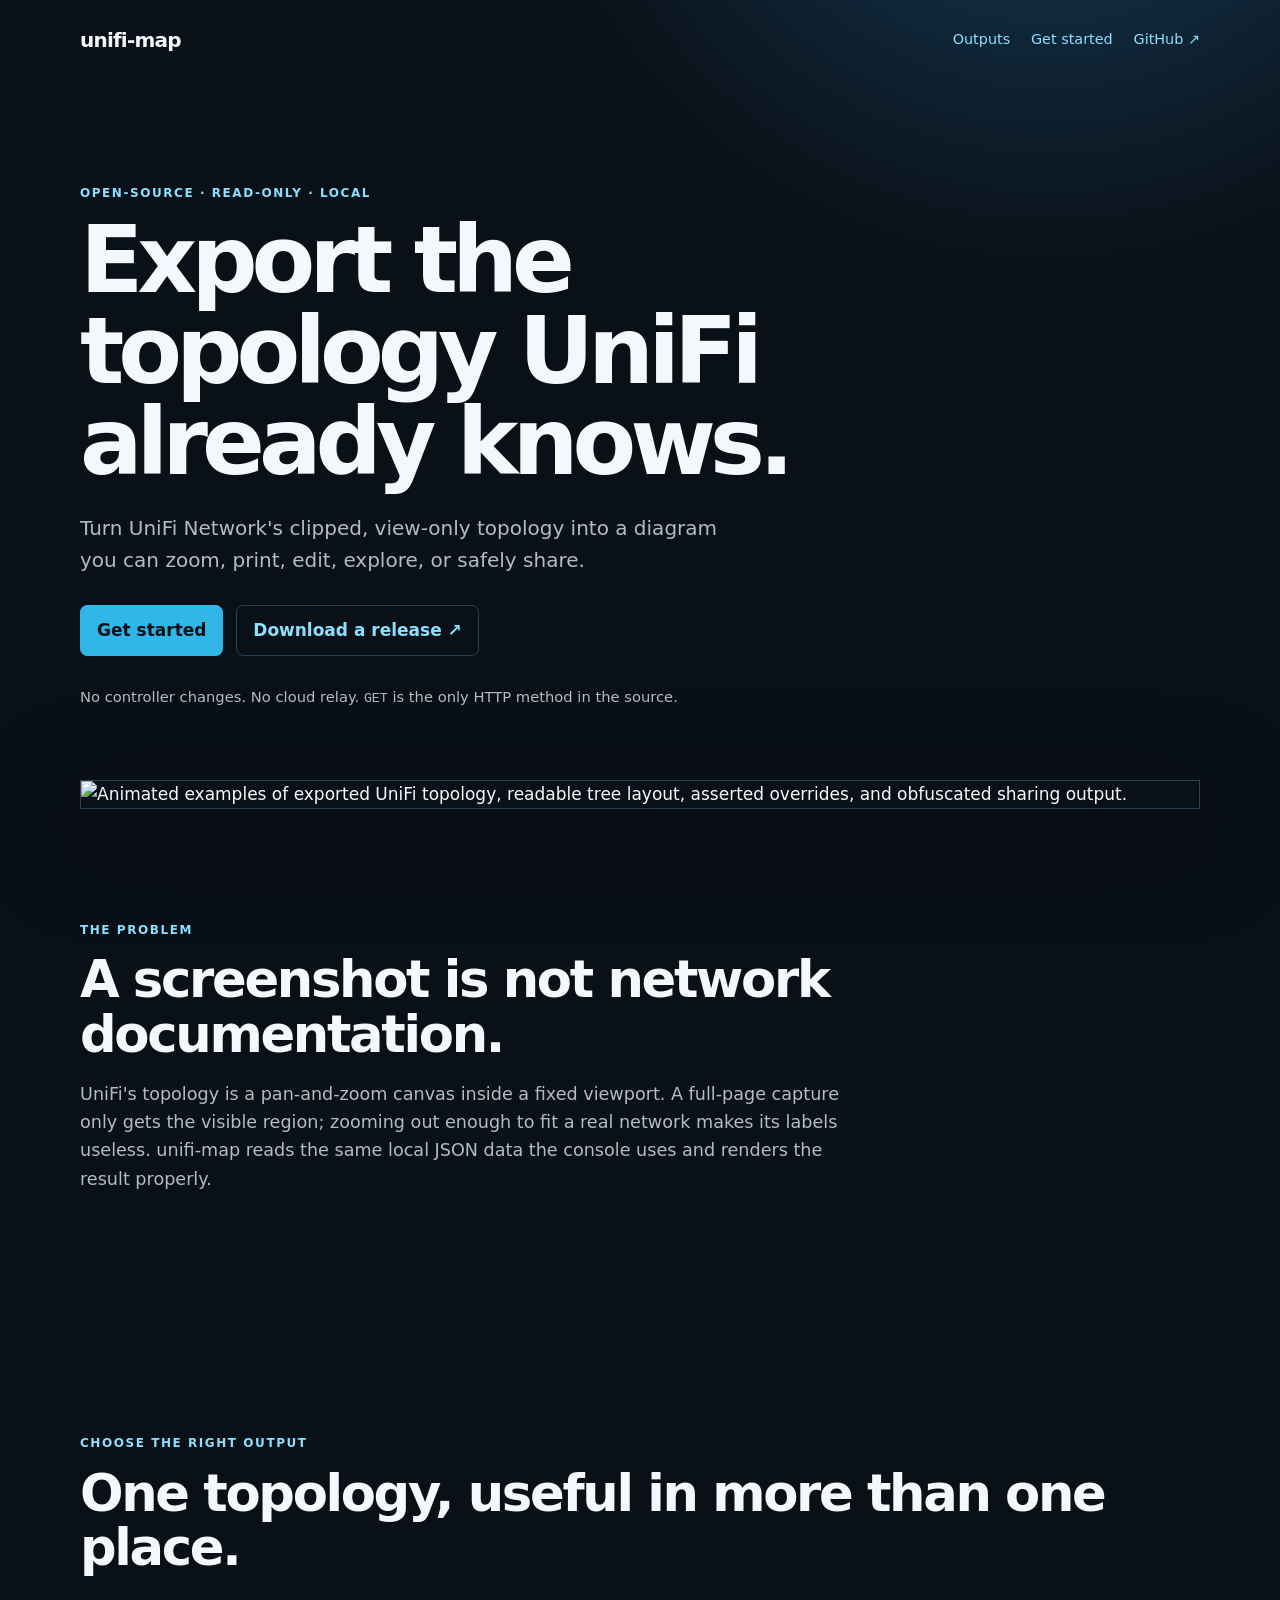
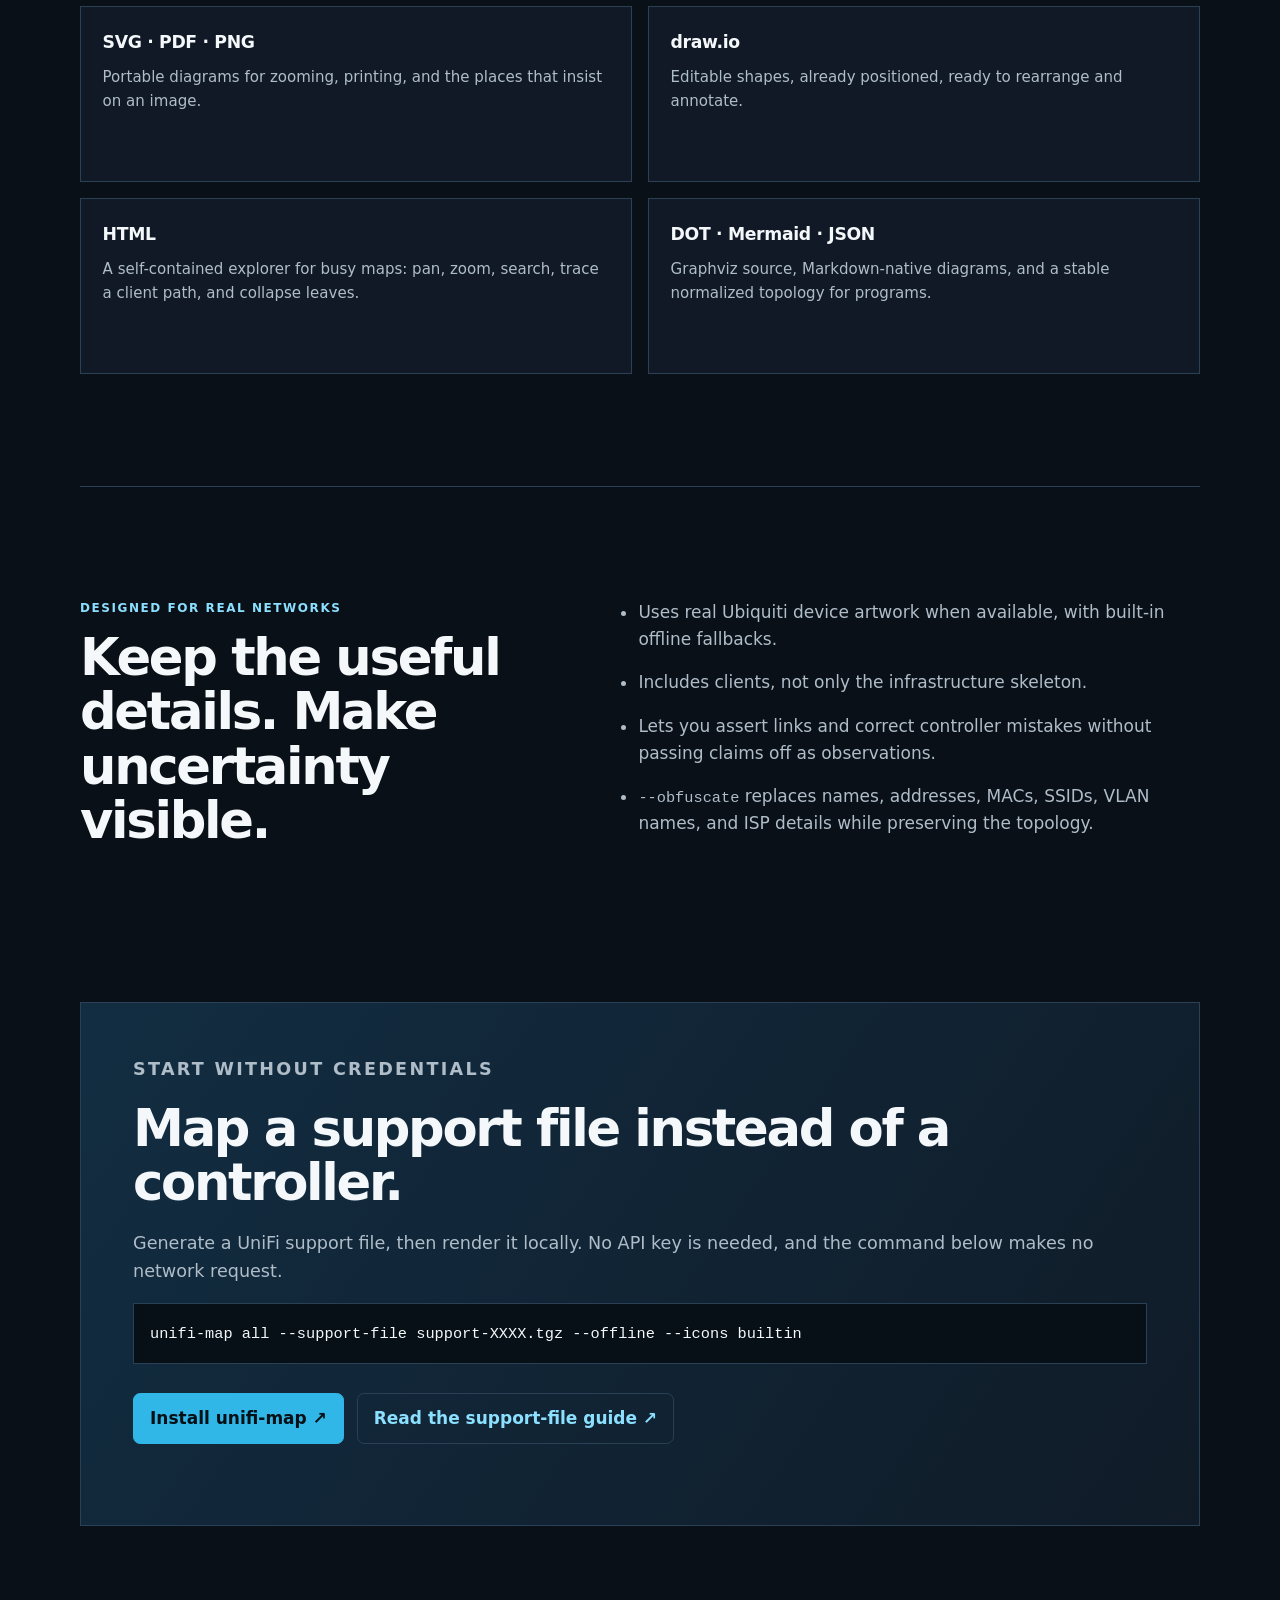
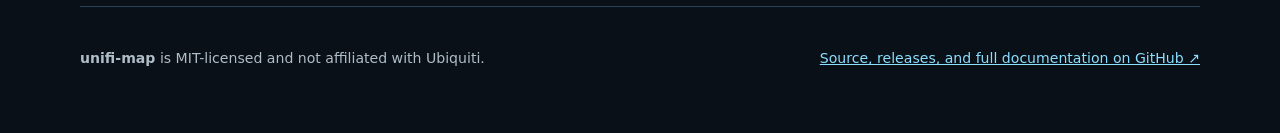
==== site/index.html @ 9691ae70 "Add GitHub Pages project site" ====
<!doctype html>
<html lang="en">
  <head>
    <meta charset="utf-8">
    <meta name="viewport" content="width=device-width, initial-scale=1">
    <meta name="description" content="Export UniFi Network topology to SVG, PDF, PNG, HTML, DOT, Mermaid, JSON, and editable draw.io diagrams.">
    <title>unifi-map — export your UniFi topology</title>
    <link rel="stylesheet" href="style.css">
  </head>
  <body>
    <main>
      <nav aria-label="Primary navigation">
        <a class="brand" href="#top">unifi-map</a>
        <div class="nav-links">
          <a href="#outputs">Outputs</a>
          <a href="#start">Get started</a>
          <a href="https://github.com/gitkodak/unifi-map">GitHub ↗</a>
        </div>
      </nav>

      <section class="hero" id="top">
        <div class="eyebrow">OPEN-SOURCE · READ-ONLY · LOCAL</div>
        <h1>Export the topology UniFi already knows.</h1>
        <p class="lede">
          Turn UniFi Network's clipped, view-only topology into a diagram you can
          zoom, print, edit, explore, or safely share.
        </p>
        <div class="actions">
          <a class="button primary" href="#start">Get started</a>
          <a class="button secondary" href="https://github.com/gitkodak/unifi-map/releases">Download a release ↗</a>
        </div>
        <p class="trust">No controller changes. No cloud relay. <code>GET</code> is the only HTTP method in the source.</p>
      </section>

      <section class="showcase" aria-label="Examples of unifi-map output">
        <img src="assets/unifi-map-promo.gif" alt="Animated examples of exported UniFi topology, readable tree layout, asserted overrides, and obfuscated sharing output.">
      </section>

      <section class="problem">
        <p class="section-label">THE PROBLEM</p>
        <h2>A screenshot is not network documentation.</h2>
        <p>
          UniFi's topology is a pan-and-zoom canvas inside a fixed viewport. A
          full-page capture only gets the visible region; zooming out enough to
          fit a real network makes its labels useless. unifi-map reads the same
          local JSON data the console uses and renders the result properly.
        </p>
      </section>

      <section id="outputs">
        <p class="section-label">CHOOSE THE RIGHT OUTPUT</p>
        <h2>One topology, useful in more than one place.</h2>
        <div class="formats">
          <article>
            <h3>SVG · PDF · PNG</h3>
            <p>Portable diagrams for zooming, printing, and the places that insist on an image.</p>
          </article>
          <article>
            <h3>draw.io</h3>
            <p>Editable shapes, already positioned, ready to rearrange and annotate.</p>
          </article>
          <article>
            <h3>HTML</h3>
            <p>A self-contained explorer for busy maps: pan, zoom, search, trace a client path, and collapse leaves.</p>
          </article>
          <article>
            <h3>DOT · Mermaid · JSON</h3>
            <p>Graphviz source, Markdown-native diagrams, and a stable normalized topology for programs.</p>
          </article>
        </div>
      </section>

      <section class="features">
        <div>
          <p class="section-label">DESIGNED FOR REAL NETWORKS</p>
          <h2>Keep the useful details. Make uncertainty visible.</h2>
        </div>
        <ul>
          <li>Uses real Ubiquiti device artwork when available, with built-in offline fallbacks.</li>
          <li>Includes clients, not only the infrastructure skeleton.</li>
          <li>Lets you assert links and correct controller mistakes without passing claims off as observations.</li>
          <li><code>--obfuscate</code> replaces names, addresses, MACs, SSIDs, VLAN names, and ISP details while preserving the topology.</li>
        </ul>
      </section>

      <section class="start" id="start">
        <p class="section-label">START WITHOUT CREDENTIALS</p>
        <h2>Map a support file instead of a controller.</h2>
        <p>
          Generate a UniFi support file, then render it locally. No API key is
          needed, and the command below makes no network request.
        </p>
        <pre><code>unifi-map all --support-file support-XXXX.tgz --offline --icons builtin</code></pre>
        <div class="actions">
          <a class="button primary" href="https://github.com/gitkodak/unifi-map#install">Install unifi-map ↗</a>
          <a class="button secondary" href="https://github.com/gitkodak/unifi-map/blob/main/docs/support-files.md">Read the support-file guide ↗</a>
        </div>
      </section>
    </main>

    <footer>
      <p><strong>unifi-map</strong> is MIT-licensed and not affiliated with Ubiquiti.</p>
      <a href="https://github.com/gitkodak/unifi-map">Source, releases, and full documentation on GitHub ↗</a>
    </footer>
  </body>
</html>
---- site/style.css ----
:root {
  color-scheme: dark;
  --canvas: #0a1017;
  --panel: #111b27;
  --line: #294055;
  --ink: #f4f8fb;
  --muted: #afbdc9;
  --accent: #31b7e7;
  --accent-soft: #8bdfff;
  --max: 1120px;
}

* { box-sizing: border-box; }

html { scroll-behavior: smooth; }

body {
  margin: 0;
  background: radial-gradient(circle at 82% -8%, #164261 0, transparent 34rem), var(--canvas);
  color: var(--ink);
  font-family: Inter, ui-sans-serif, system-ui, -apple-system, BlinkMacSystemFont, "Segoe UI", sans-serif;
  font-size: 17px;
  line-height: 1.6;
}

main, footer { width: min(calc(100% - 2.5rem), var(--max)); margin: auto; }

nav {
  display: flex;
  justify-content: space-between;
  align-items: center;
  padding: 1.5rem 0;
}

a { color: var(--accent-soft); }

.brand { color: var(--ink); font-size: 1.25rem; font-weight: 800; text-decoration: none; letter-spacing: -0.04em; }

.nav-links { display: flex; gap: 1.3rem; font-size: 0.9rem; }
.nav-links a { text-decoration: none; }
.nav-links a:hover, footer a:hover { text-decoration: underline; }

.hero { max-width: 780px; padding: 6.5rem 0 3.5rem; }

.eyebrow, .section-label {
  color: var(--accent-soft);
  font-size: 0.75rem;
  font-weight: 800;
  letter-spacing: 0.13em;
}

h1, h2, h3, p { margin-top: 0; }
h1 { font-size: clamp(2.9rem, 8vw, 5.8rem); line-height: 0.98; letter-spacing: -0.065em; margin: 0.75rem 0 1.5rem; }
h2 { font-size: clamp(2rem, 4vw, 3.25rem); letter-spacing: -0.045em; line-height: 1.06; margin-bottom: 1.2rem; }
h3 { font-size: 1.08rem; letter-spacing: -0.02em; margin-bottom: 0.55rem; }

.lede { color: var(--muted); font-size: 1.25rem; max-width: 650px; }
.trust { color: var(--muted); font-size: 0.92rem; }

.actions { display: flex; flex-wrap: wrap; gap: 0.8rem; margin: 1.8rem 0; }
.button { border: 1px solid var(--line); border-radius: 0.45rem; display: inline-flex; font-weight: 700; padding: 0.7rem 1rem; text-decoration: none; }
.button.primary { background: var(--accent); border-color: var(--accent); color: #051017; }
.button.primary:hover { background: #70d6f7; }
.button.secondary:hover { border-color: var(--accent); }

.showcase { border: 1px solid var(--line); box-shadow: 0 1.5rem 6rem #0008; overflow: hidden; }
.showcase img { display: block; max-width: 100%; height: auto; }

section:not(.hero):not(.showcase) { padding: 7rem 0; }
.problem { max-width: 770px; }
.problem p:not(.section-label), .start > p { color: var(--muted); font-size: 1.1rem; }

.formats { display: grid; grid-template-columns: repeat(2, 1fr); gap: 1rem; margin-top: 2rem; }
.formats article { background: color-mix(in srgb, var(--panel) 92%, transparent); border: 1px solid var(--line); min-height: 11rem; padding: 1.35rem; }
.formats p { color: var(--muted); font-size: 0.94rem; }

.features { border-top: 1px solid var(--line); display: grid; grid-template-columns: minmax(0, 0.9fr) minmax(0, 1.1fr); gap: 4rem; }
.features ul { margin: 0; padding-left: 1.2rem; }
.features li { color: var(--muted); margin-bottom: 1rem; }

.start { background: linear-gradient(125deg, #122d42, #101b27); border: 1px solid var(--line); margin: 1.5rem 0 5rem; padding: 3.25rem !important; }
pre { background: #071017; border: 1px solid #294055; overflow-x: auto; padding: 1rem; }
code { font-family: ui-monospace, SFMono-Regular, Menlo, Consolas, monospace; font-size: 0.9em; }

footer { border-top: 1px solid var(--line); color: var(--muted); display: flex; justify-content: space-between; gap: 1rem; padding: 2.5rem 0 4rem; font-size: 0.88rem; }
footer p { margin: 0; }

@media (max-width: 680px) {
  body { font-size: 16px; }
  main, footer { width: min(calc(100% - 1.5rem), var(--max)); }
  nav { align-items: flex-start; }
  .nav-links { gap: 0.8rem; font-size: 0.82rem; }
  .hero { padding-top: 4.3rem; }
  section:not(.hero):not(.showcase) { padding: 4.5rem 0; }
  .formats, .features { grid-template-columns: 1fr; }
  .features { gap: 1rem; }
  .start { margin-bottom: 3rem; padding: 1.5rem !important; }
  footer { display: block; }
  footer a { display: inline-block; margin-top: 0.8rem; }
}
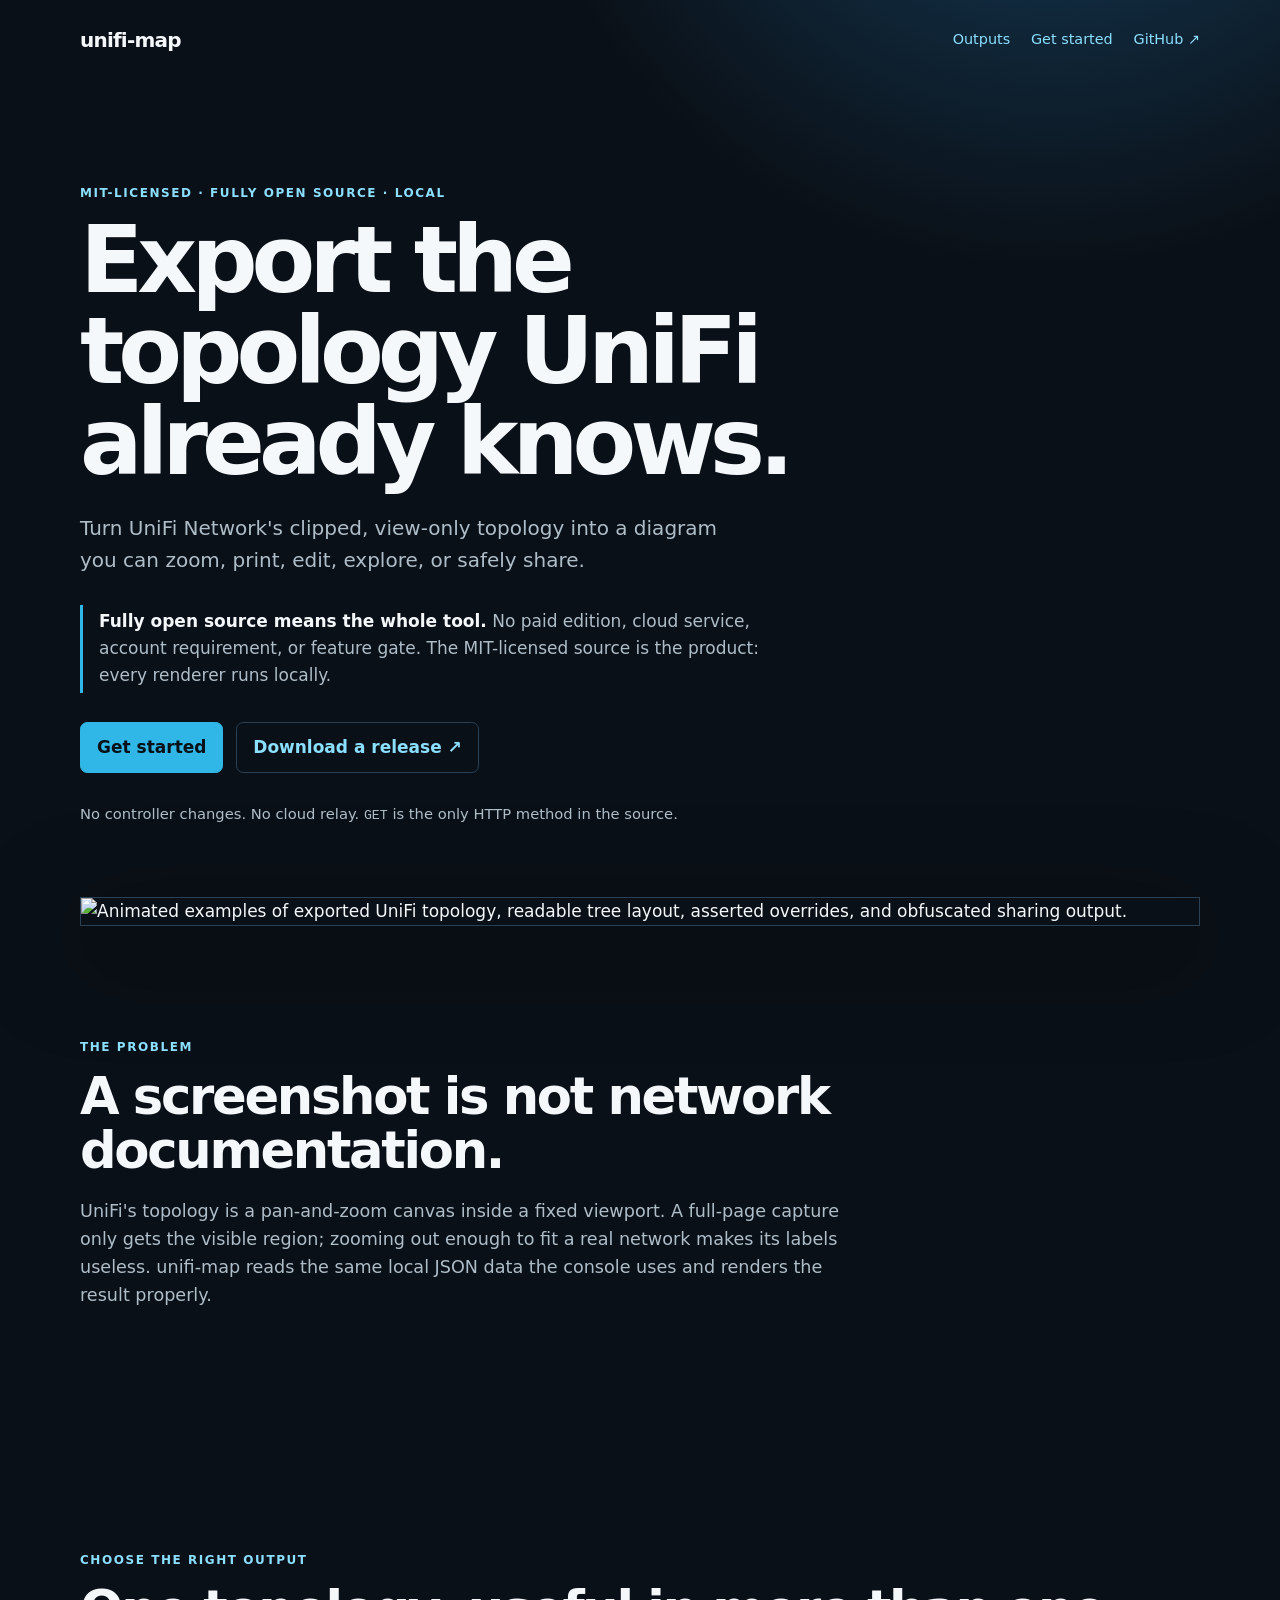
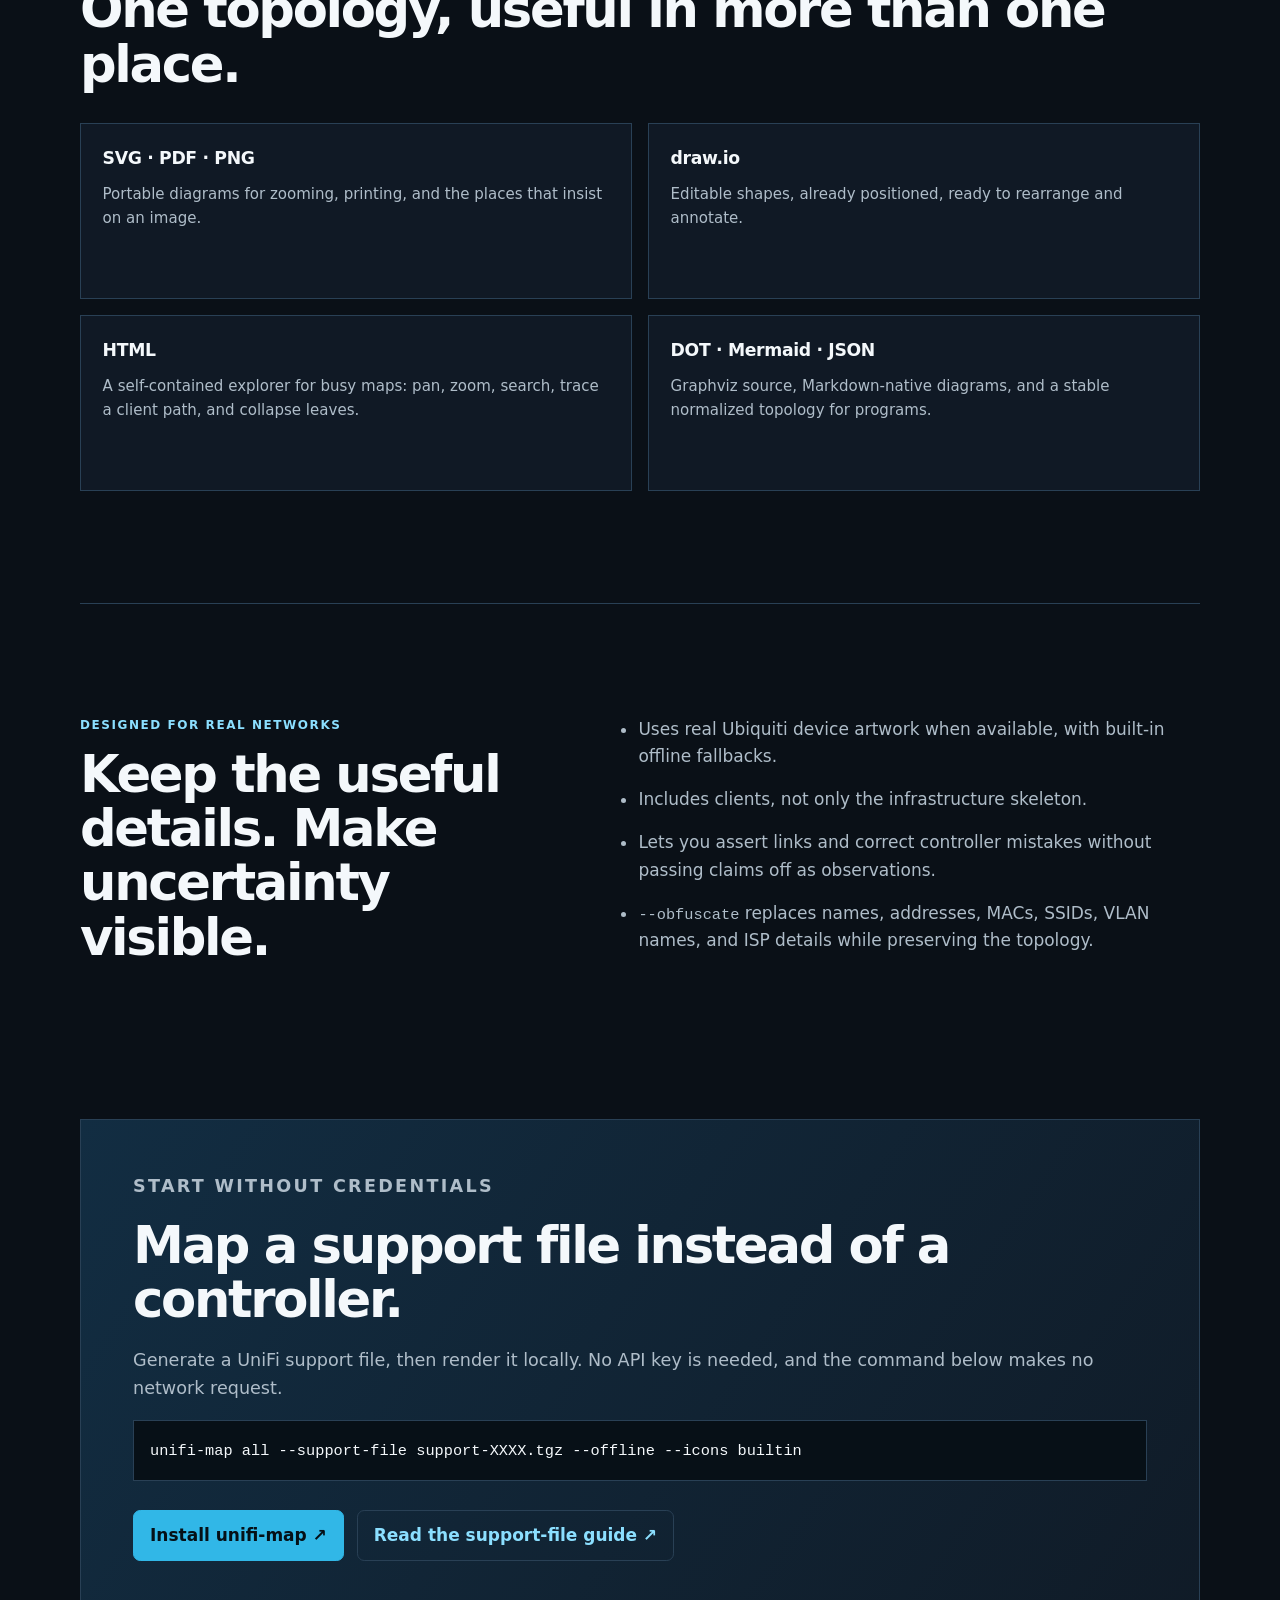
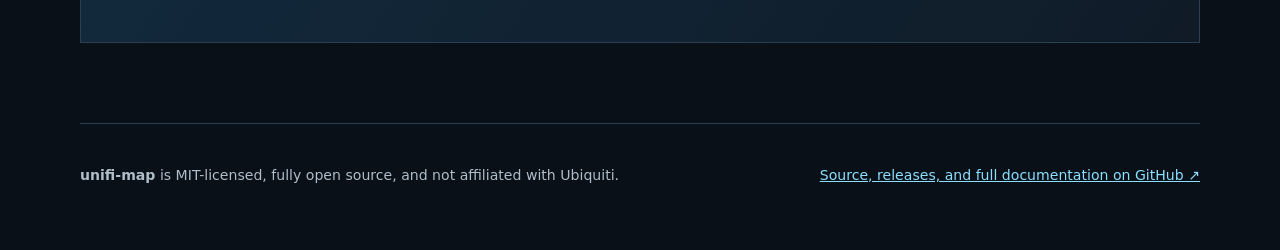
==== commit 14ec4c58: "Emphasize fully open source project site" ====
--- a/site/index.html
+++ b/site/index.html
@@ -19,11 +19,16 @@
       </nav>
 
       <section class="hero" id="top">
-        <div class="eyebrow">OPEN-SOURCE · READ-ONLY · LOCAL</div>
+        <div class="eyebrow">MIT-LICENSED · FULLY OPEN SOURCE · LOCAL</div>
         <h1>Export the topology UniFi already knows.</h1>
         <p class="lede">
           Turn UniFi Network's clipped, view-only topology into a diagram you can
           zoom, print, edit, explore, or safely share.
+        </p>
+        <p class="freedom">
+          <strong>Fully open source means the whole tool.</strong> No paid edition,
+          cloud service, account requirement, or feature gate. The MIT-licensed
+          source is the product: every renderer runs locally.
         </p>
         <div class="actions">
           <a class="button primary" href="#start">Get started</a>
@@ -99,7 +104,7 @@
     </main>
 
     <footer>
-      <p><strong>unifi-map</strong> is MIT-licensed and not affiliated with Ubiquiti.</p>
+      <p><strong>unifi-map</strong> is MIT-licensed, fully open source, and not affiliated with Ubiquiti.</p>
       <a href="https://github.com/gitkodak/unifi-map">Source, releases, and full documentation on GitHub ↗</a>
     </footer>
   </body>
--- a/site/style.css
+++ b/site/style.css
@@ -55,6 +55,14 @@
 h3 { font-size: 1.08rem; letter-spacing: -0.02em; margin-bottom: 0.55rem; }
 
 .lede { color: var(--muted); font-size: 1.25rem; max-width: 650px; }
+.freedom {
+  border-left: 3px solid var(--accent);
+  color: var(--muted);
+  margin: 1.8rem 0;
+  max-width: 690px;
+  padding: 0.2rem 0 0.2rem 1rem;
+}
+.freedom strong { color: var(--ink); }
 .trust { color: var(--muted); font-size: 0.92rem; }
 
 .actions { display: flex; flex-wrap: wrap; gap: 0.8rem; margin: 1.8rem 0; }
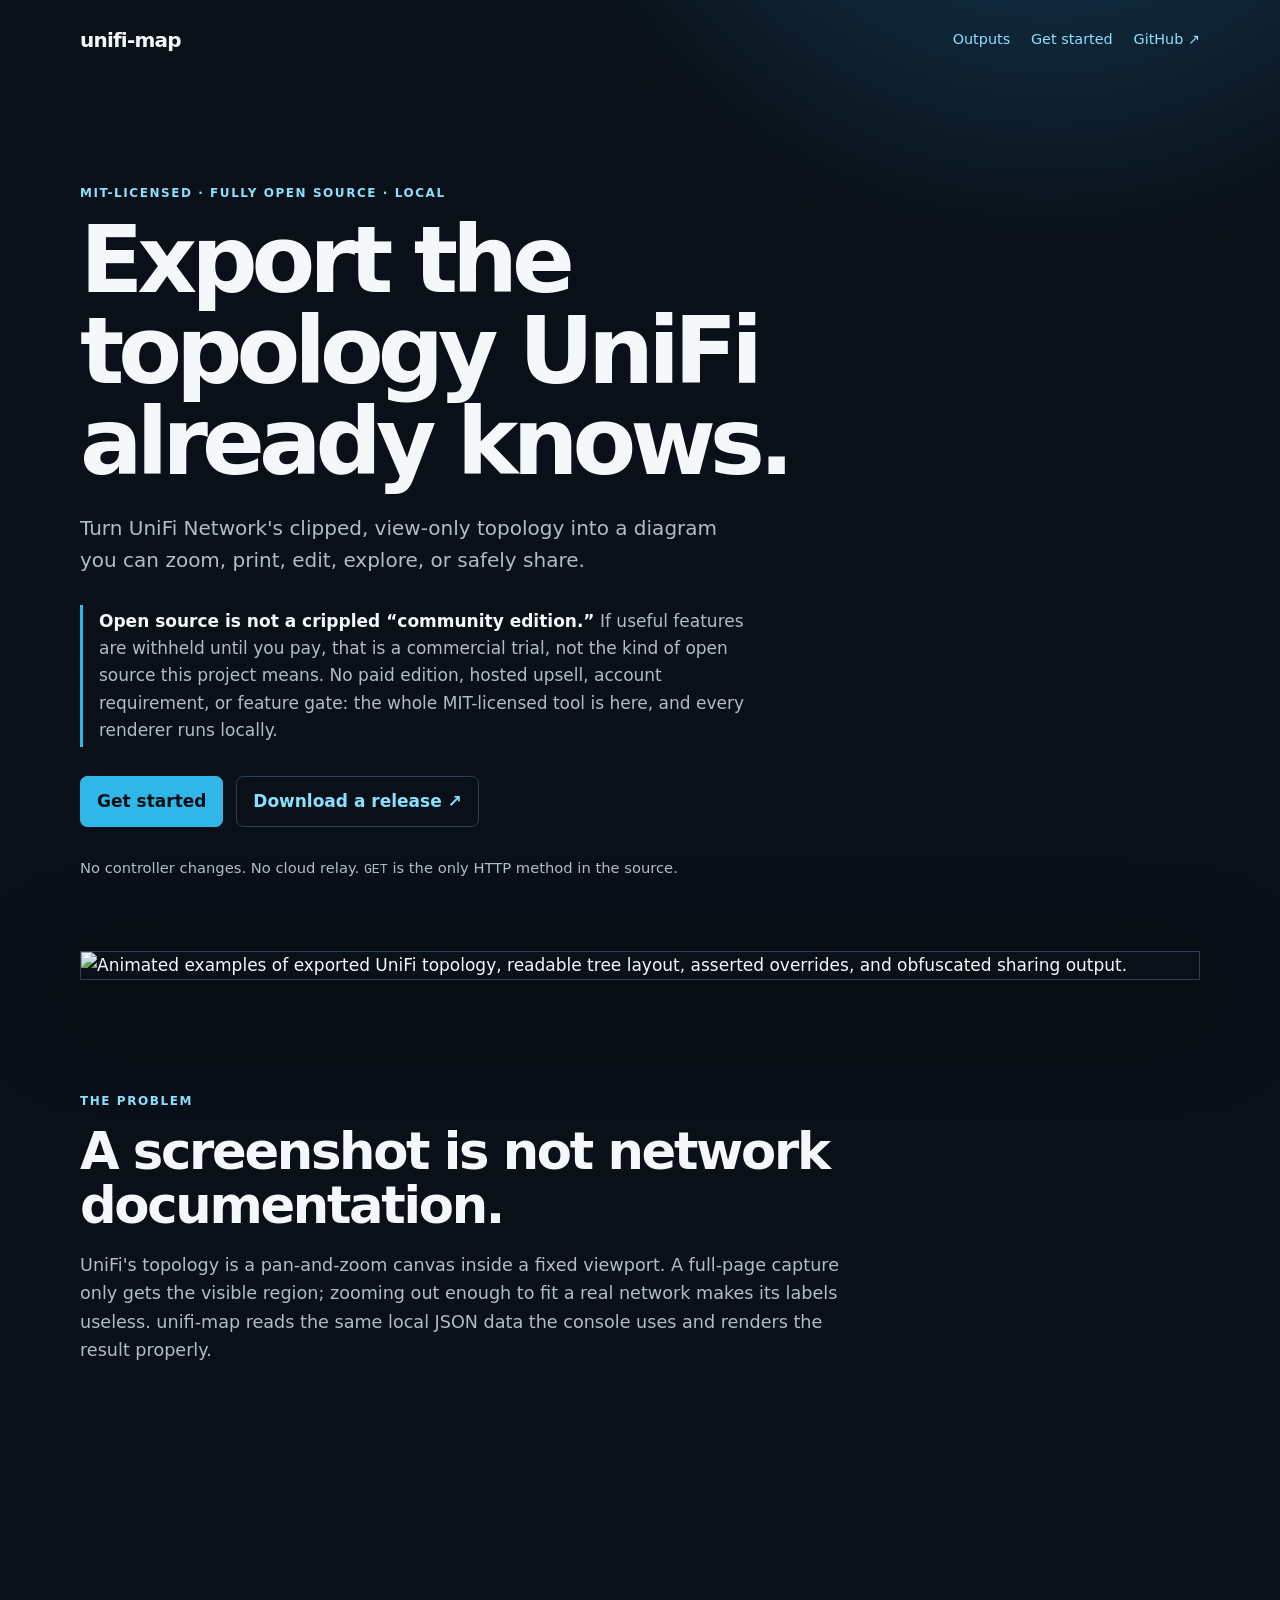
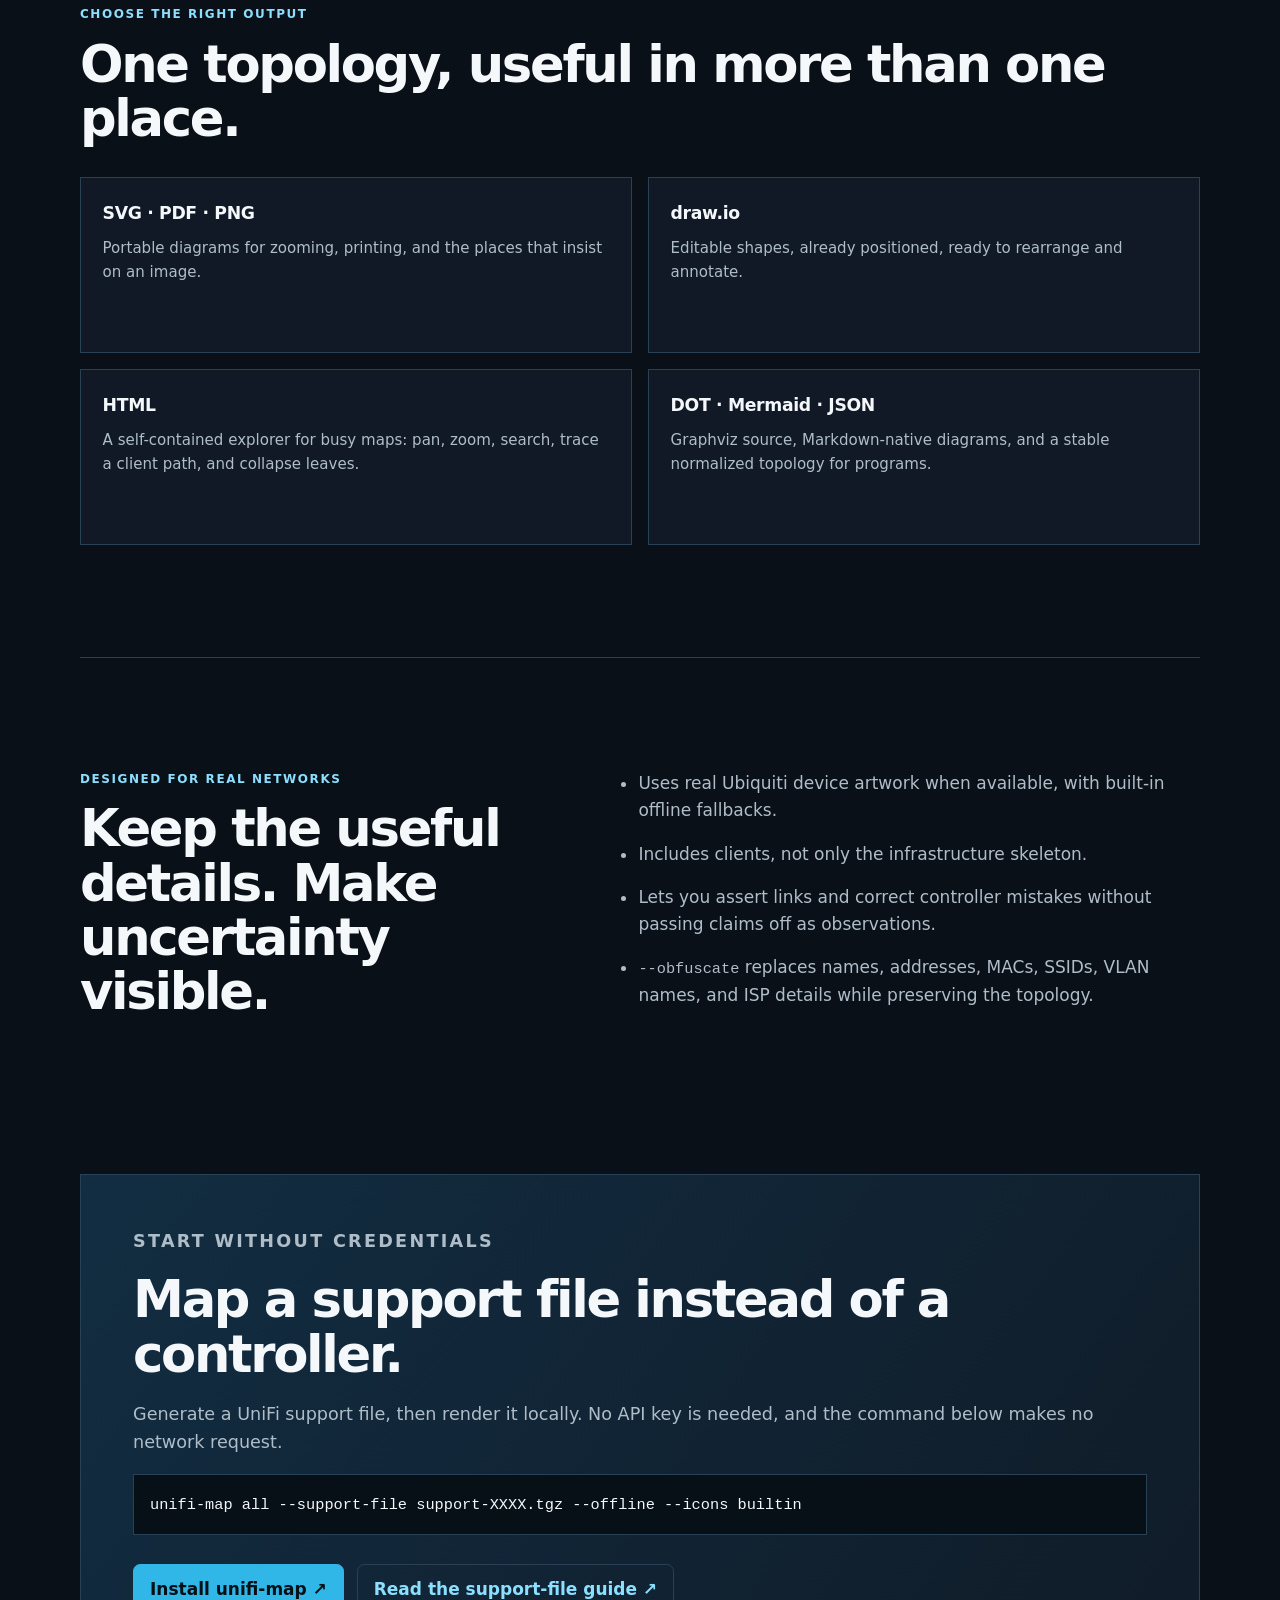
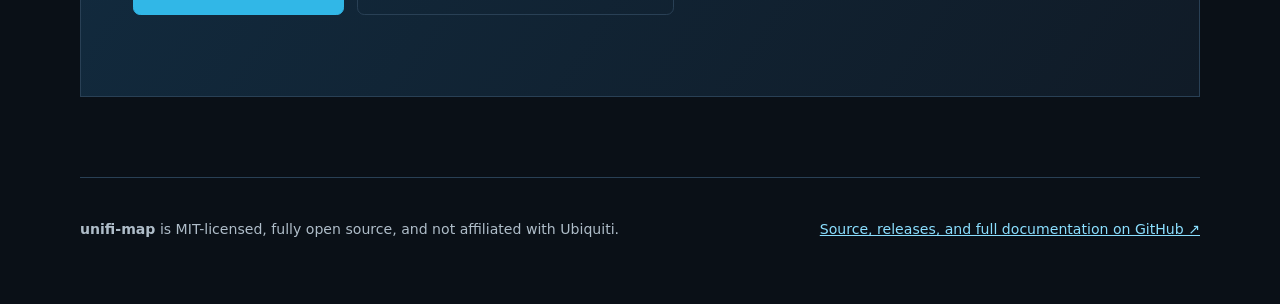
==== commit ac1ecd2e: "State open source stance plainly" ====
--- a/site/index.html
+++ b/site/index.html
@@ -26,9 +26,11 @@
           zoom, print, edit, explore, or safely share.
         </p>
         <p class="freedom">
-          <strong>Fully open source means the whole tool.</strong> No paid edition,
-          cloud service, account requirement, or feature gate. The MIT-licensed
-          source is the product: every renderer runs locally.
+          <strong>Open source is not a crippled “community edition.”</strong> If
+          useful features are withheld until you pay, that is a commercial trial,
+          not the kind of open source this project means. No paid edition, hosted
+          upsell, account requirement, or feature gate: the whole MIT-licensed
+          tool is here, and every renderer runs locally.
         </p>
         <div class="actions">
           <a class="button primary" href="#start">Get started</a>
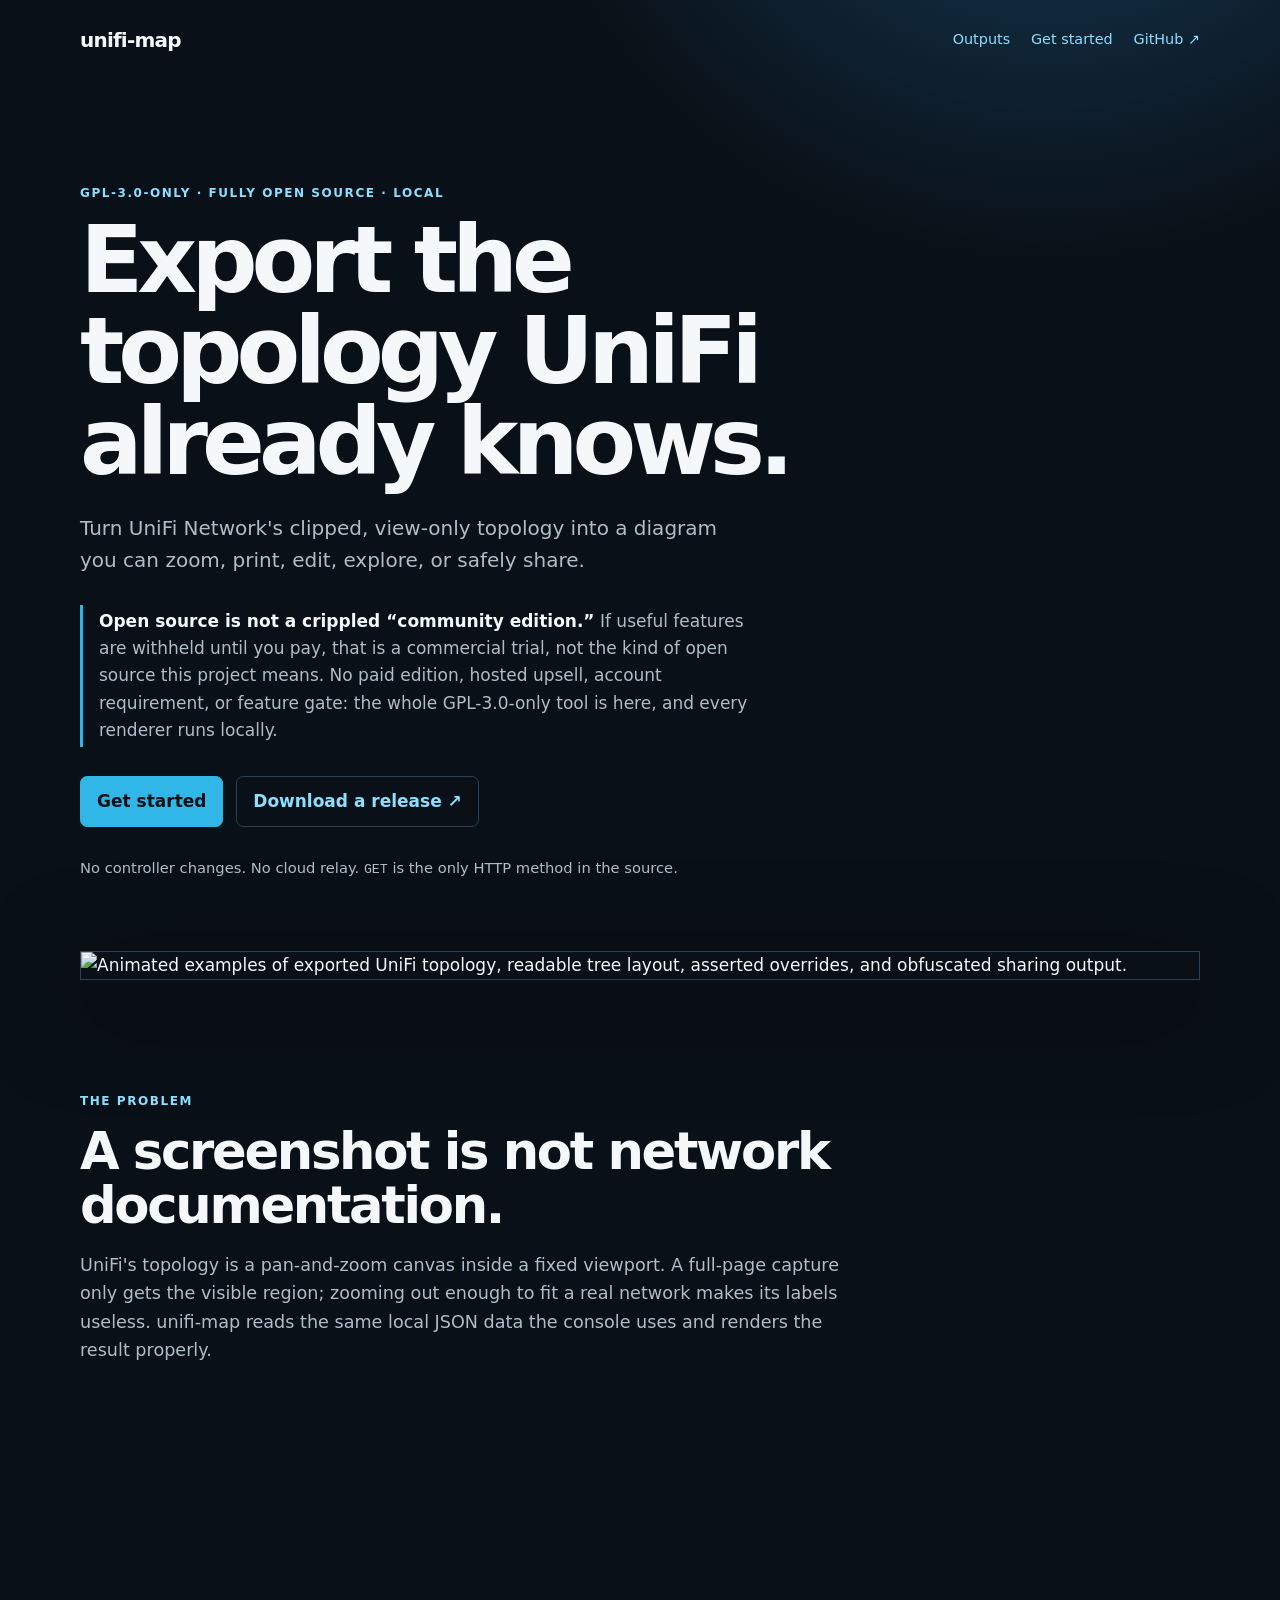
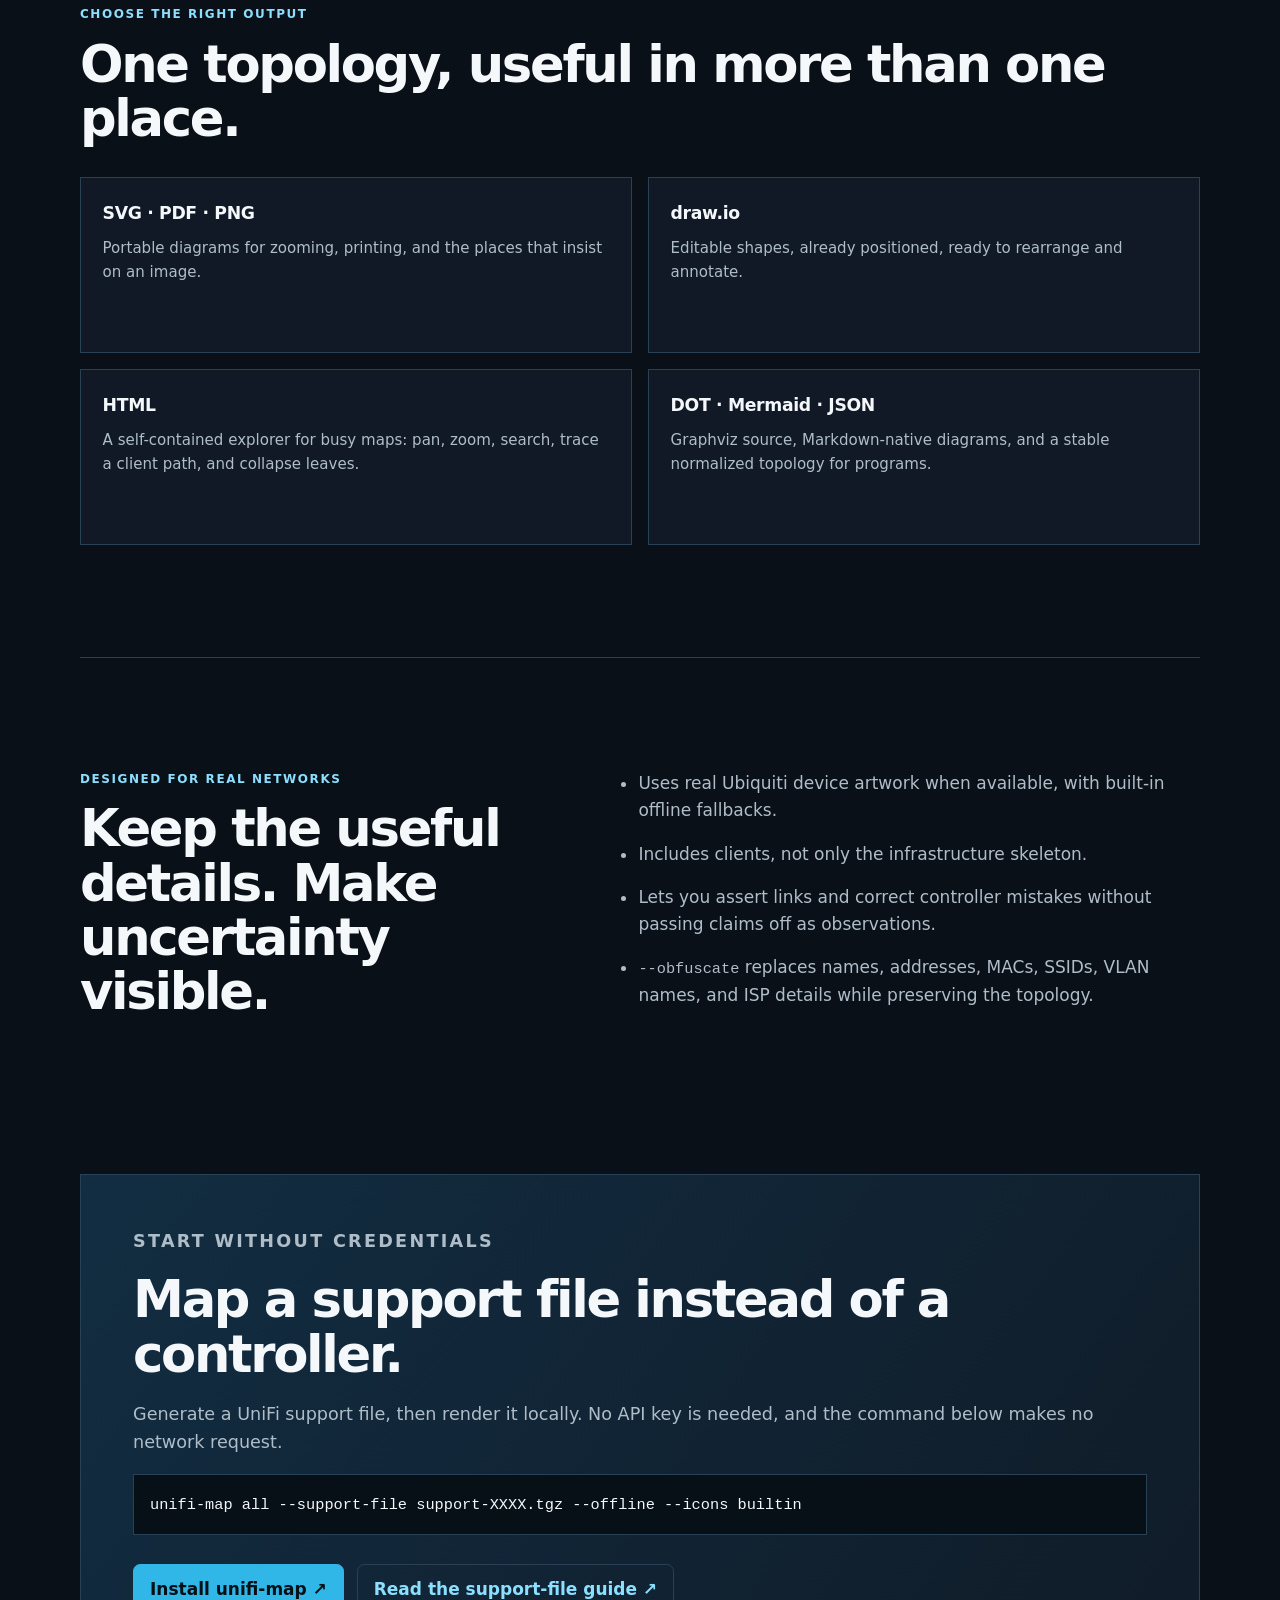
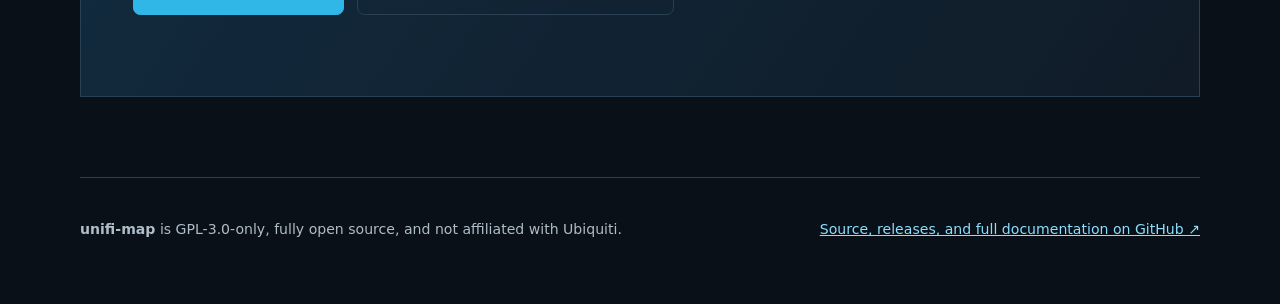
==== commit f0d1edf7: "Release 0.10.1 under GPL-3.0-only" ====
--- a/site/index.html
+++ b/site/index.html
@@ -19,7 +19,7 @@
       </nav>
 
       <section class="hero" id="top">
-        <div class="eyebrow">MIT-LICENSED · FULLY OPEN SOURCE · LOCAL</div>
+        <div class="eyebrow">GPL-3.0-ONLY · FULLY OPEN SOURCE · LOCAL</div>
         <h1>Export the topology UniFi already knows.</h1>
         <p class="lede">
           Turn UniFi Network's clipped, view-only topology into a diagram you can
@@ -29,7 +29,7 @@
           <strong>Open source is not a crippled “community edition.”</strong> If
           useful features are withheld until you pay, that is a commercial trial,
           not the kind of open source this project means. No paid edition, hosted
-          upsell, account requirement, or feature gate: the whole MIT-licensed
+          upsell, account requirement, or feature gate: the whole GPL-3.0-only
           tool is here, and every renderer runs locally.
         </p>
         <div class="actions">
@@ -106,7 +106,7 @@
     </main>
 
     <footer>
-      <p><strong>unifi-map</strong> is MIT-licensed, fully open source, and not affiliated with Ubiquiti.</p>
+      <p><strong>unifi-map</strong> is GPL-3.0-only, fully open source, and not affiliated with Ubiquiti.</p>
       <a href="https://github.com/gitkodak/unifi-map">Source, releases, and full documentation on GitHub ↗</a>
     </footer>
   </body>
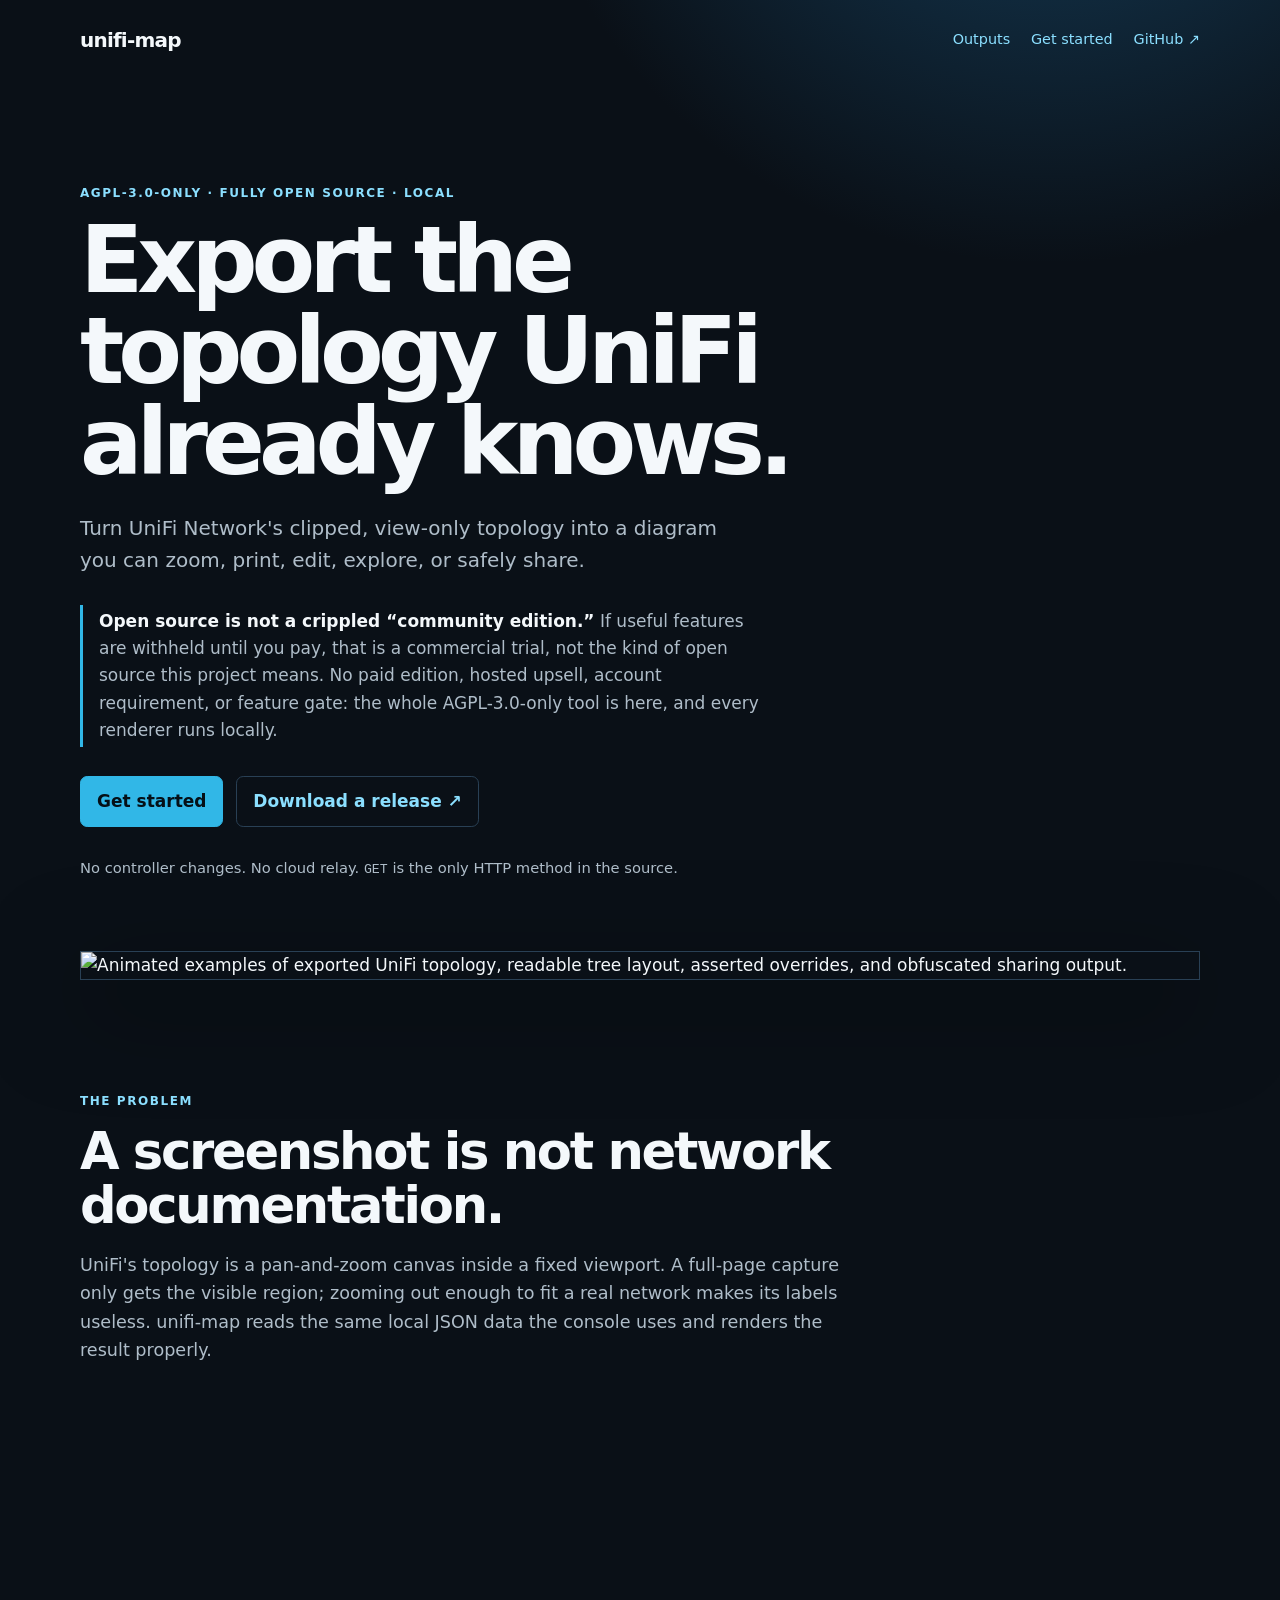
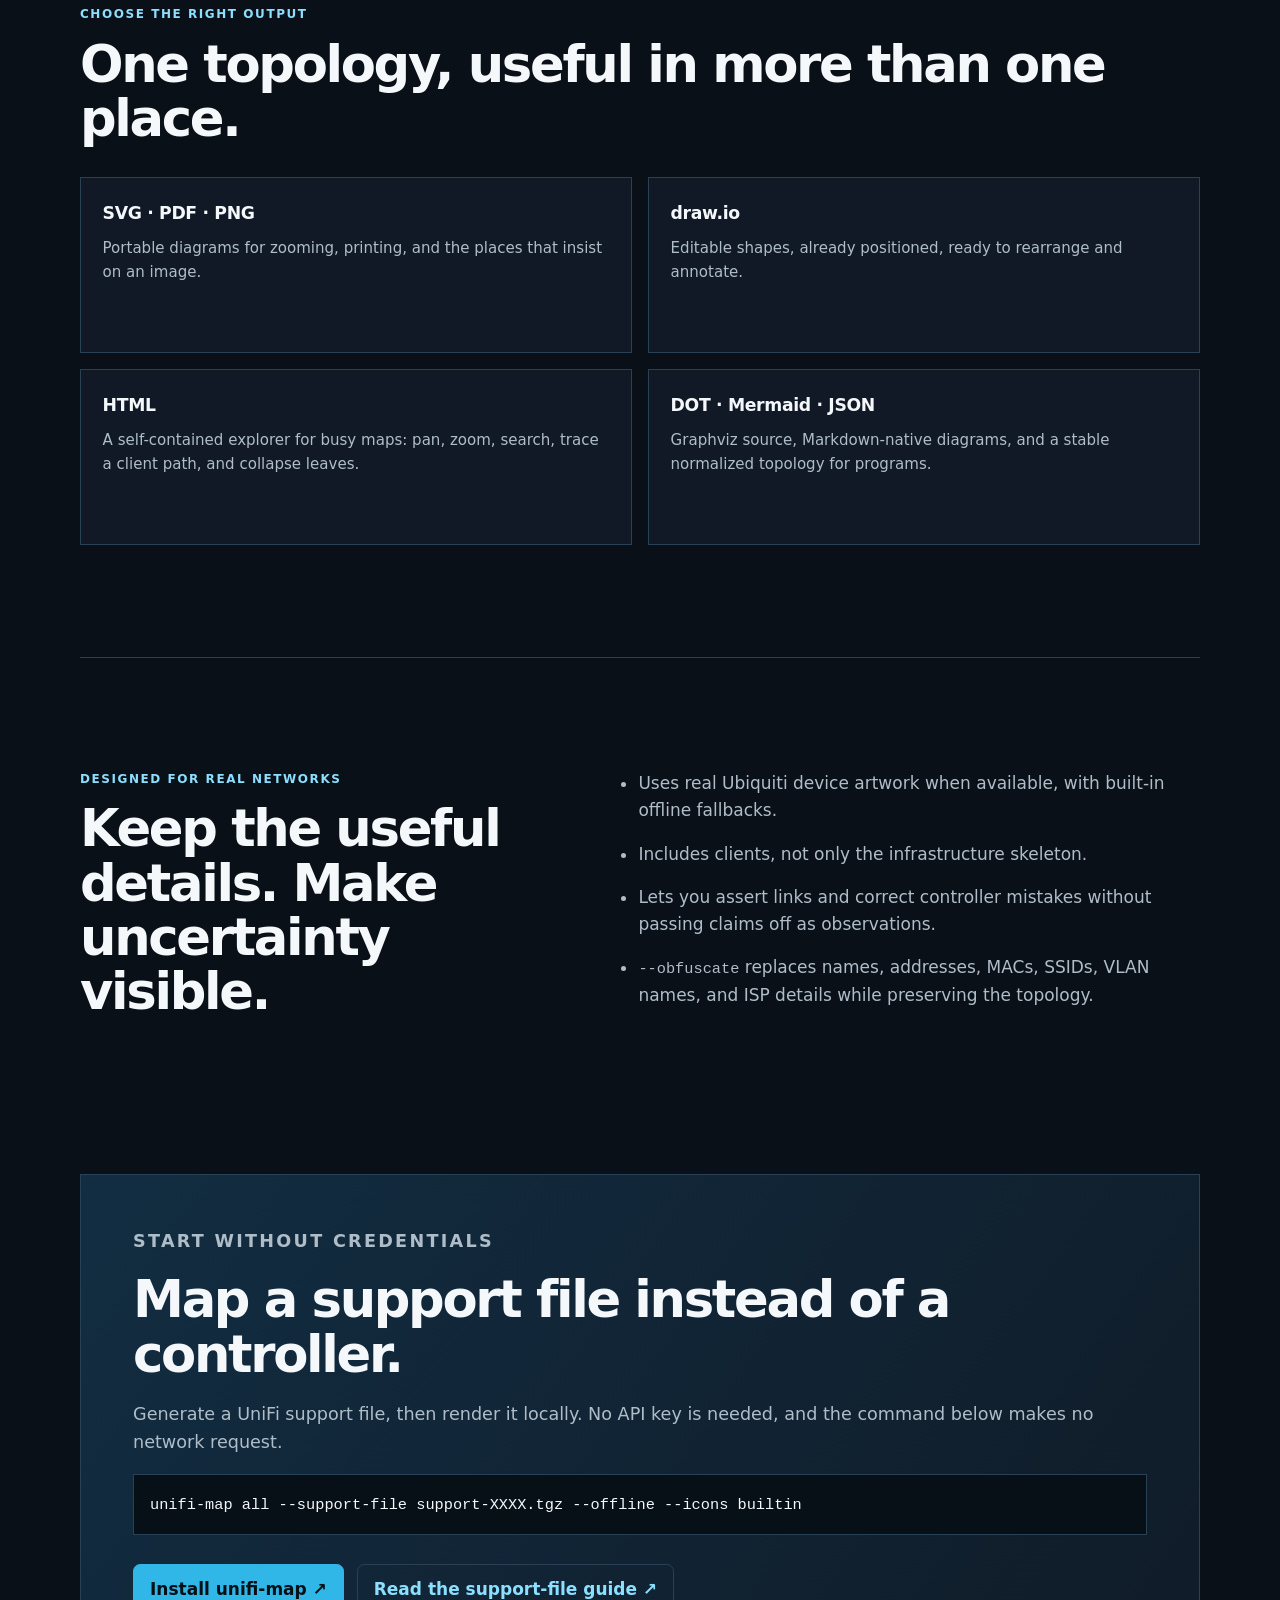
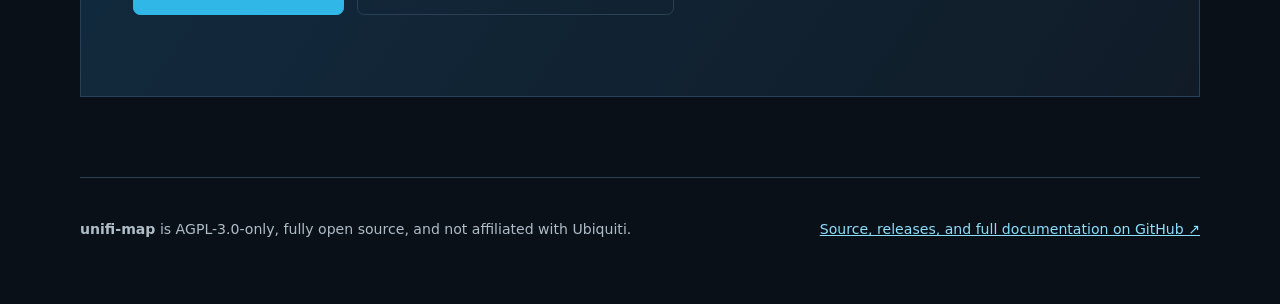
==== commit 06ce44b3: "Release 0.11.0 under AGPL-3.0-only" ====
--- a/site/index.html
+++ b/site/index.html
@@ -19,7 +19,7 @@
       </nav>
 
       <section class="hero" id="top">
-        <div class="eyebrow">GPL-3.0-ONLY · FULLY OPEN SOURCE · LOCAL</div>
+        <div class="eyebrow">AGPL-3.0-ONLY · FULLY OPEN SOURCE · LOCAL</div>
         <h1>Export the topology UniFi already knows.</h1>
         <p class="lede">
           Turn UniFi Network's clipped, view-only topology into a diagram you can
@@ -29,7 +29,7 @@
           <strong>Open source is not a crippled “community edition.”</strong> If
           useful features are withheld until you pay, that is a commercial trial,
           not the kind of open source this project means. No paid edition, hosted
-          upsell, account requirement, or feature gate: the whole GPL-3.0-only
+          upsell, account requirement, or feature gate: the whole AGPL-3.0-only
           tool is here, and every renderer runs locally.
         </p>
         <div class="actions">
@@ -106,7 +106,7 @@
     </main>
 
     <footer>
-      <p><strong>unifi-map</strong> is GPL-3.0-only, fully open source, and not affiliated with Ubiquiti.</p>
+      <p><strong>unifi-map</strong> is AGPL-3.0-only, fully open source, and not affiliated with Ubiquiti.</p>
       <a href="https://github.com/gitkodak/unifi-map">Source, releases, and full documentation on GitHub ↗</a>
     </footer>
   </body>
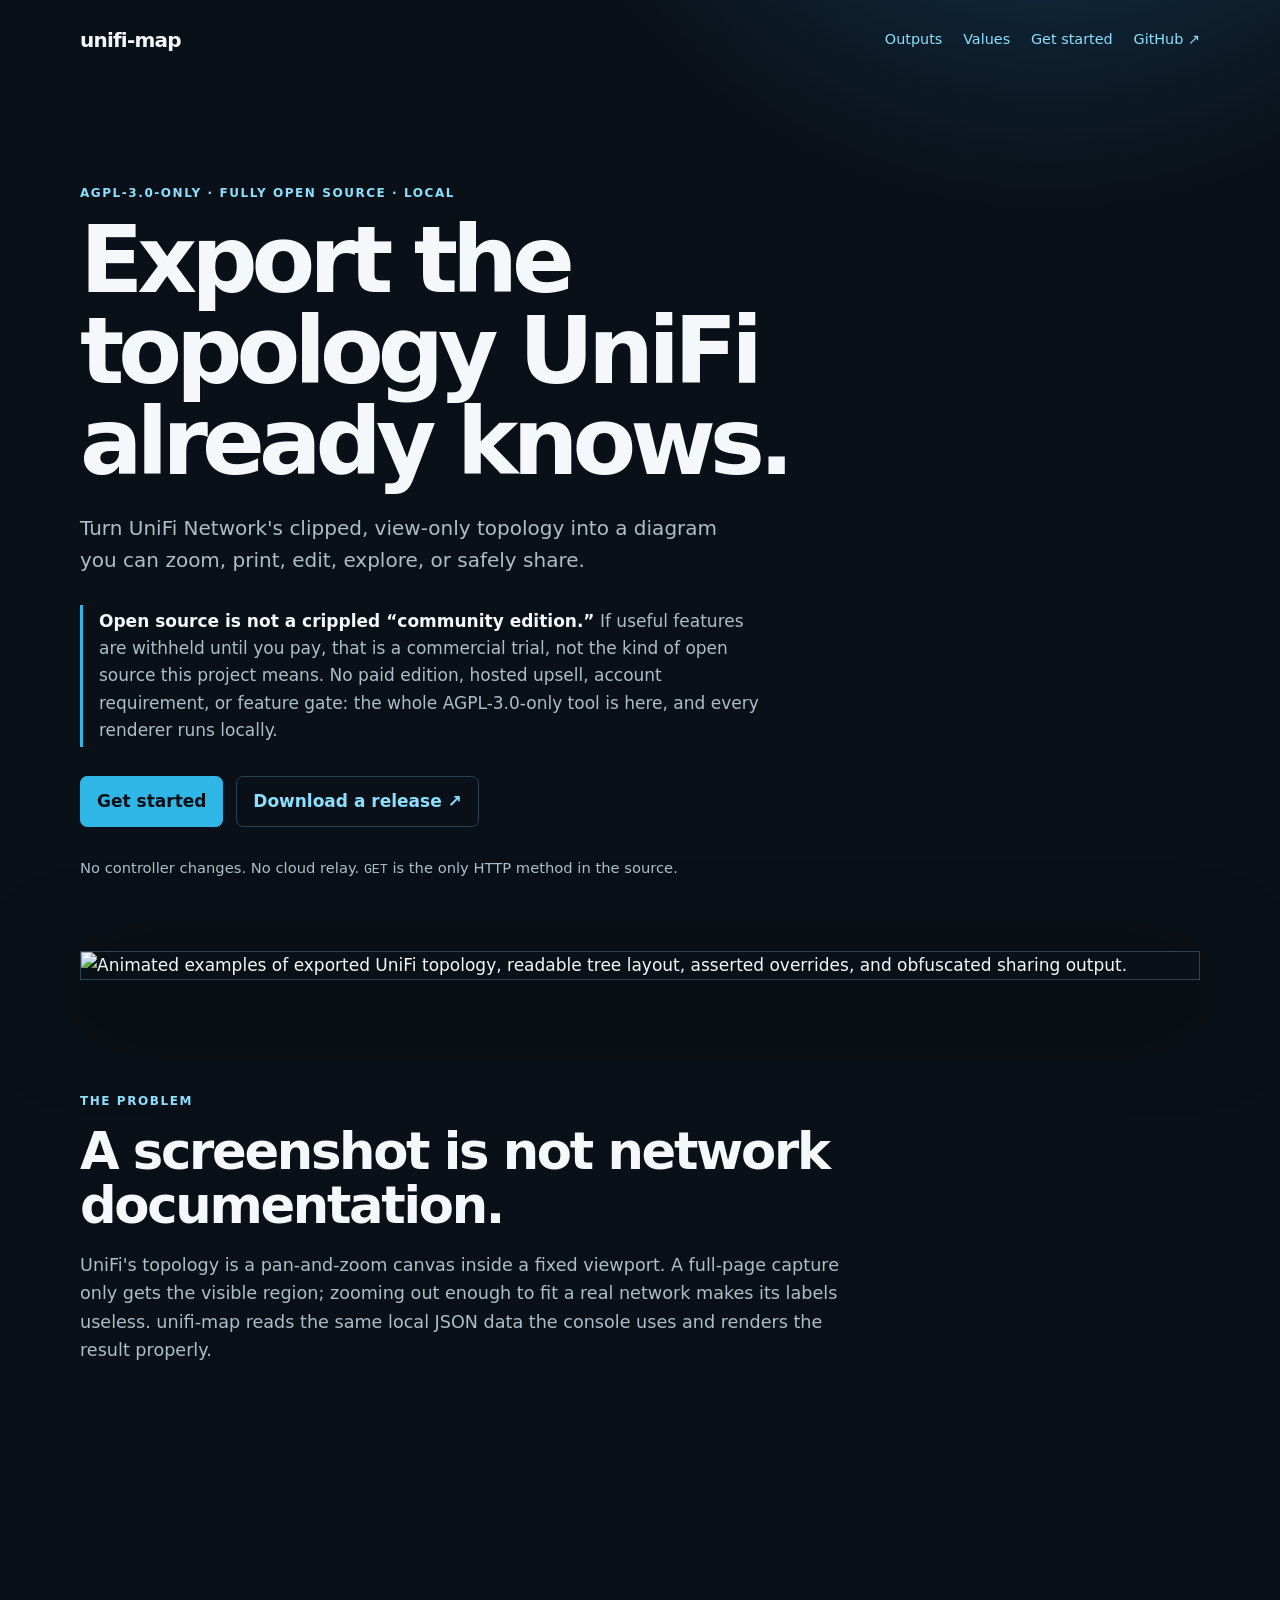
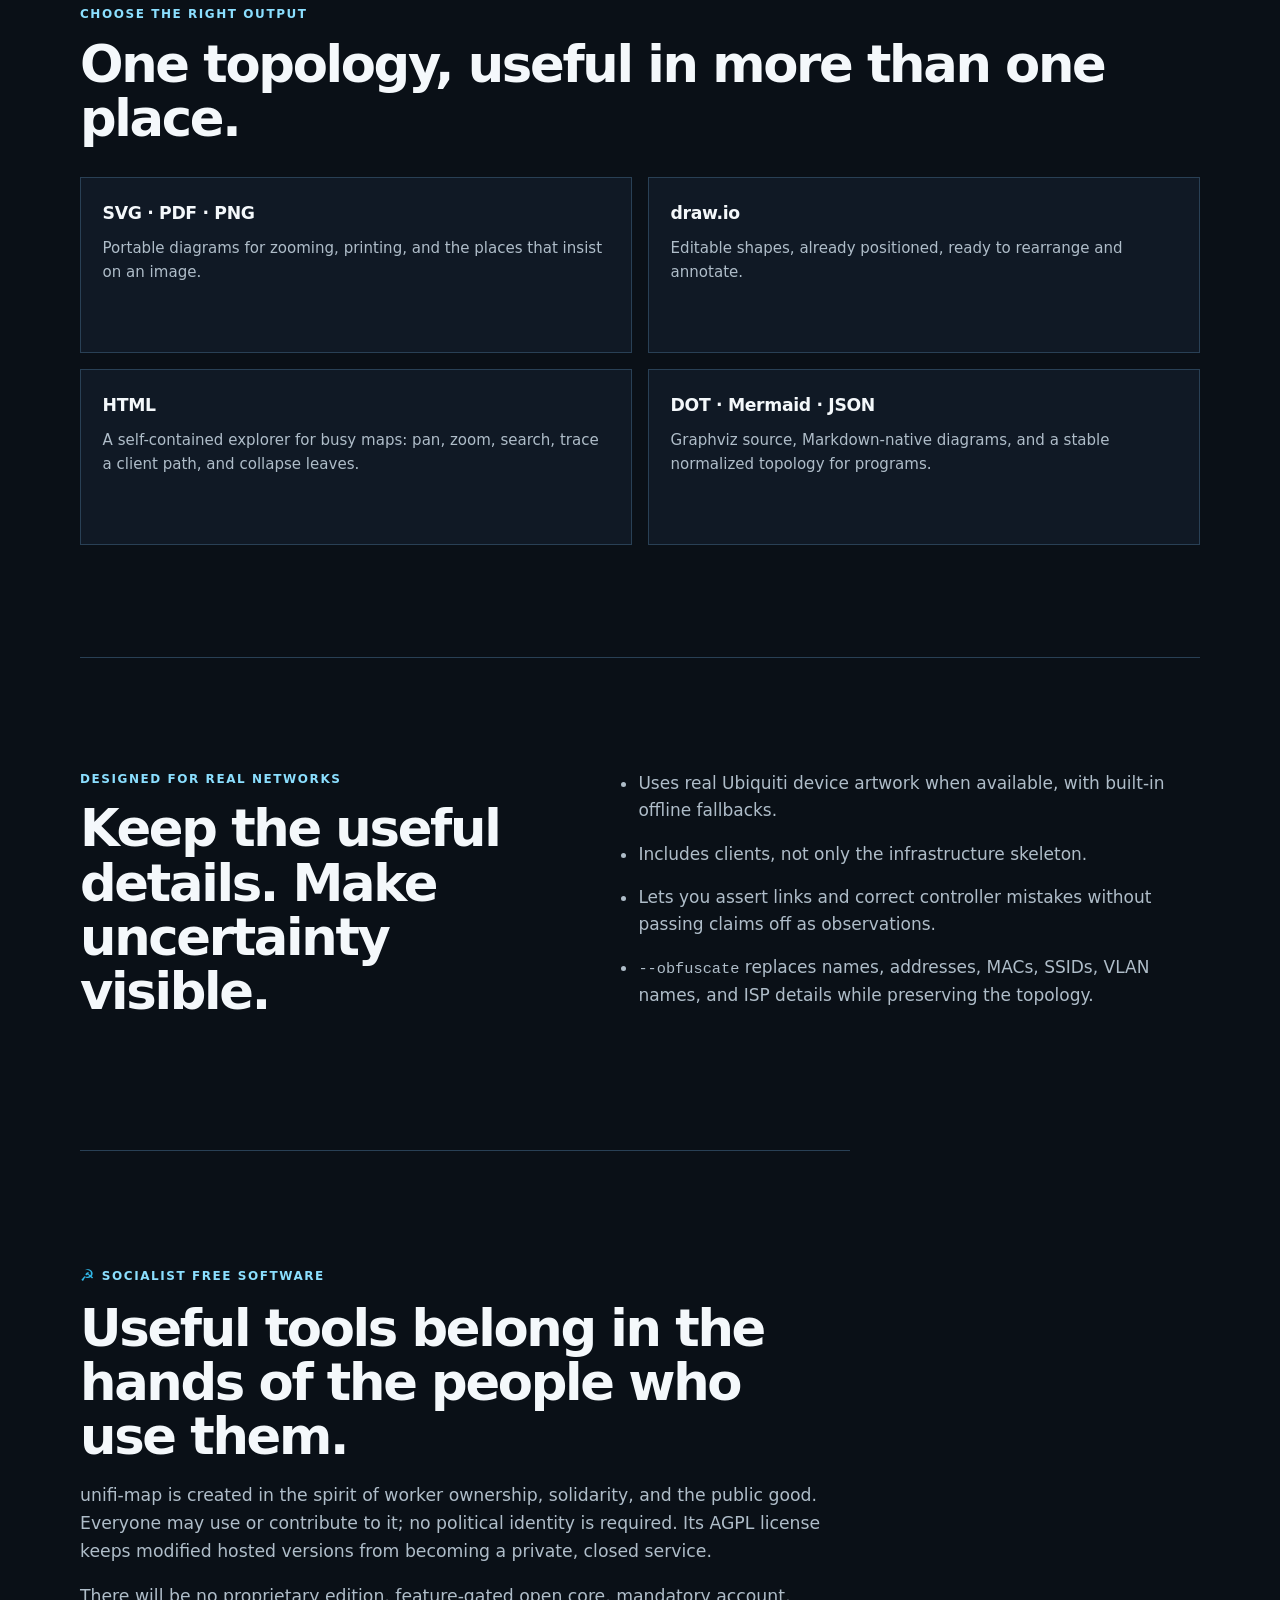
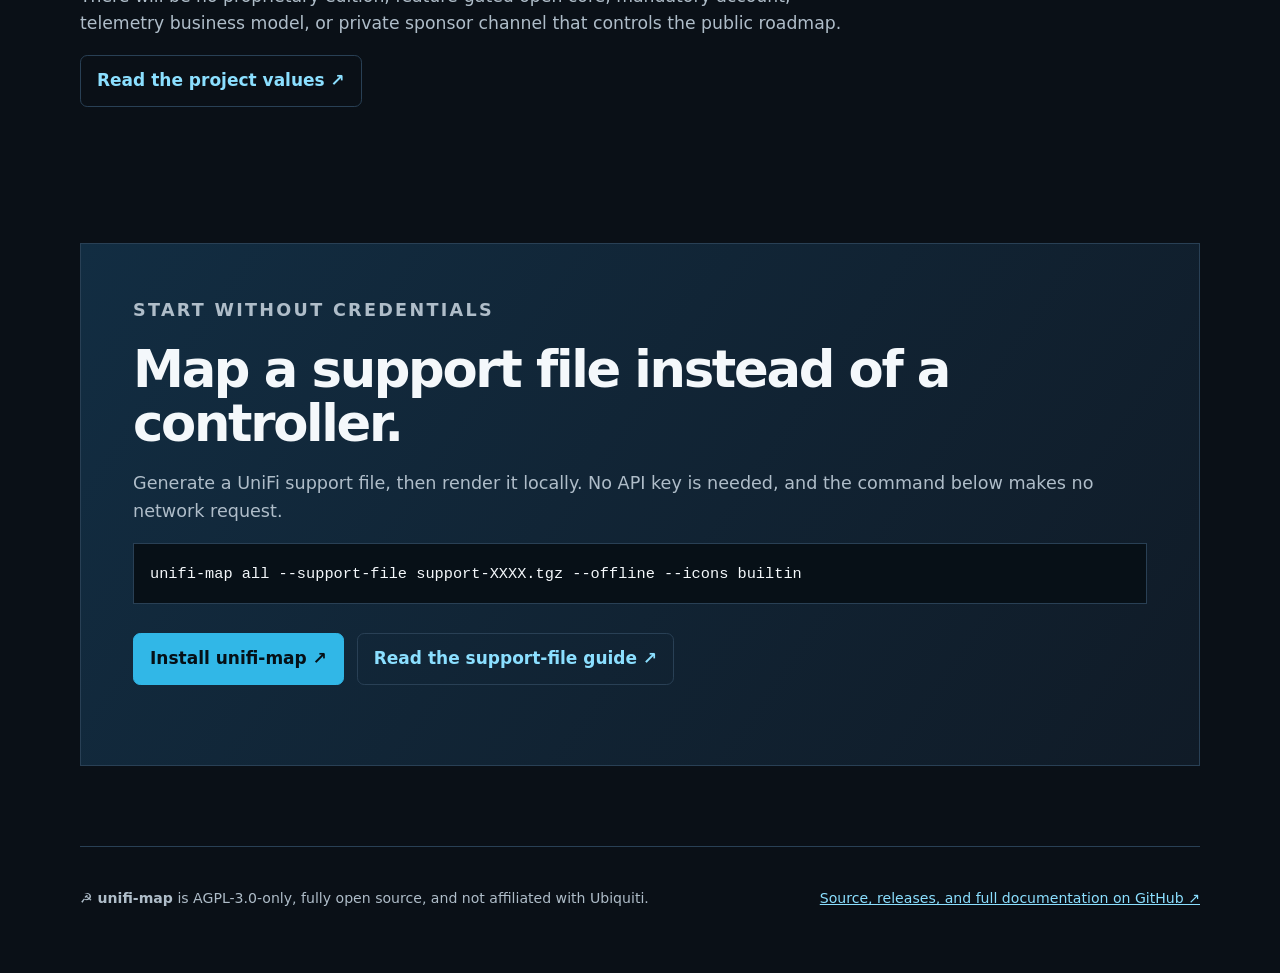
==== commit 72fa64e7: "State socialist project values" ====
--- a/site/index.html
+++ b/site/index.html
@@ -13,6 +13,7 @@
         <a class="brand" href="#top">unifi-map</a>
         <div class="nav-links">
           <a href="#outputs">Outputs</a>
+          <a href="#values">Values</a>
           <a href="#start">Get started</a>
           <a href="https://github.com/gitkodak/unifi-map">GitHub ↗</a>
         </div>
@@ -90,6 +91,23 @@
         </ul>
       </section>
 
+      <section class="values" id="values">
+        <p class="section-label"><span class="values-mark" aria-hidden="true">☭</span> SOCIALIST FREE SOFTWARE</p>
+        <h2>Useful tools belong in the hands of the people who use them.</h2>
+        <p>
+          unifi-map is created in the spirit of worker ownership, solidarity,
+          and the public good. Everyone may use or contribute to it; no political
+          identity is required. Its AGPL license keeps modified hosted versions
+          from becoming a private, closed service.
+        </p>
+        <p>
+          There will be no proprietary edition, feature-gated open core,
+          mandatory account, telemetry business model, or private sponsor channel
+          that controls the public roadmap.
+        </p>
+        <a class="button secondary" href="https://github.com/gitkodak/unifi-map/blob/main/VALUES.md">Read the project values ↗</a>
+      </section>
+
       <section class="start" id="start">
         <p class="section-label">START WITHOUT CREDENTIALS</p>
         <h2>Map a support file instead of a controller.</h2>
@@ -106,7 +124,7 @@
     </main>
 
     <footer>
-      <p><strong>unifi-map</strong> is AGPL-3.0-only, fully open source, and not affiliated with Ubiquiti.</p>
+      <p><strong>☭ unifi-map</strong> is AGPL-3.0-only, fully open source, and not affiliated with Ubiquiti.</p>
       <a href="https://github.com/gitkodak/unifi-map">Source, releases, and full documentation on GitHub ↗</a>
     </footer>
   </body>
--- a/site/style.css
+++ b/site/style.css
@@ -86,6 +86,10 @@
 .features ul { margin: 0; padding-left: 1.2rem; }
 .features li { color: var(--muted); margin-bottom: 1rem; }
 
+.values { border-top: 1px solid var(--line); max-width: 770px; }
+.values > p:not(.section-label) { color: var(--muted); font-size: 1.08rem; }
+.values-mark { color: var(--accent); font-size: 1.35em; vertical-align: -0.08em; }
+
 .start { background: linear-gradient(125deg, #122d42, #101b27); border: 1px solid var(--line); margin: 1.5rem 0 5rem; padding: 3.25rem !important; }
 pre { background: #071017; border: 1px solid #294055; overflow-x: auto; padding: 1rem; }
 code { font-family: ui-monospace, SFMono-Regular, Menlo, Consolas, monospace; font-size: 0.9em; }
